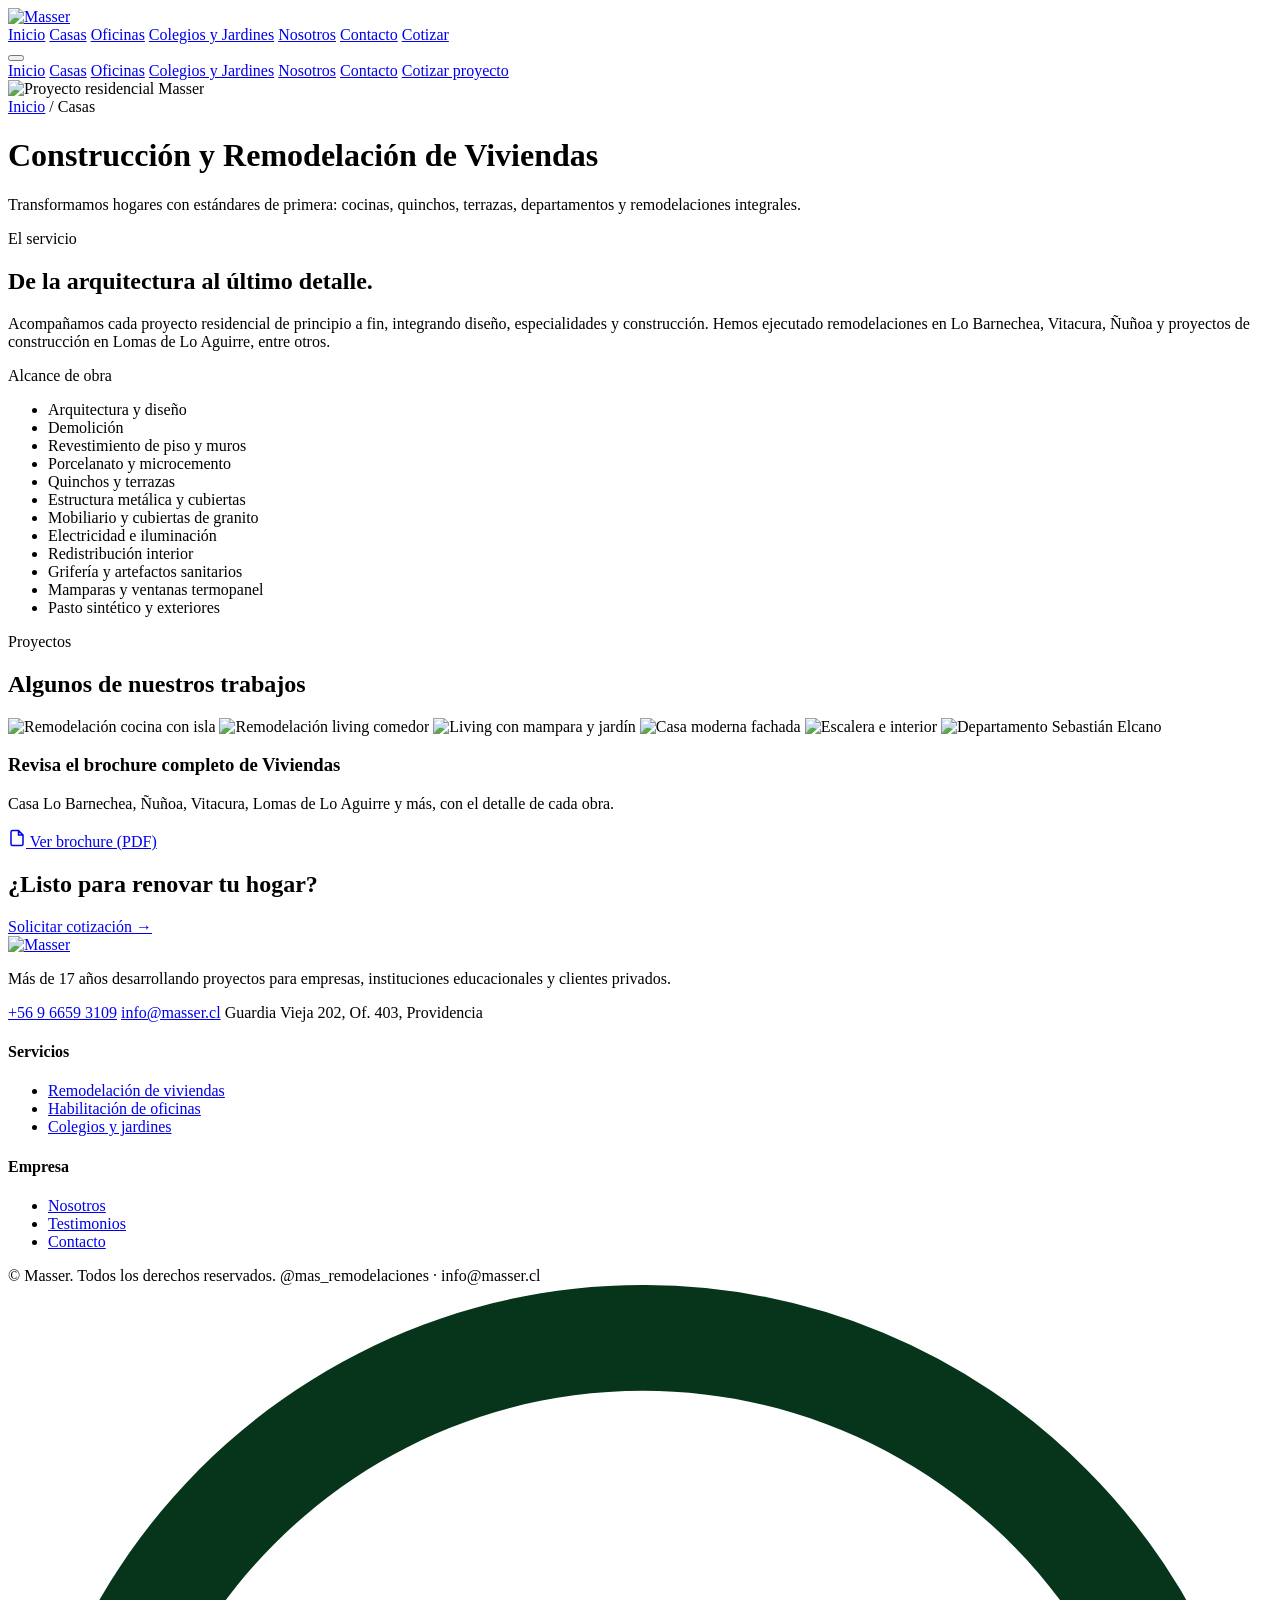
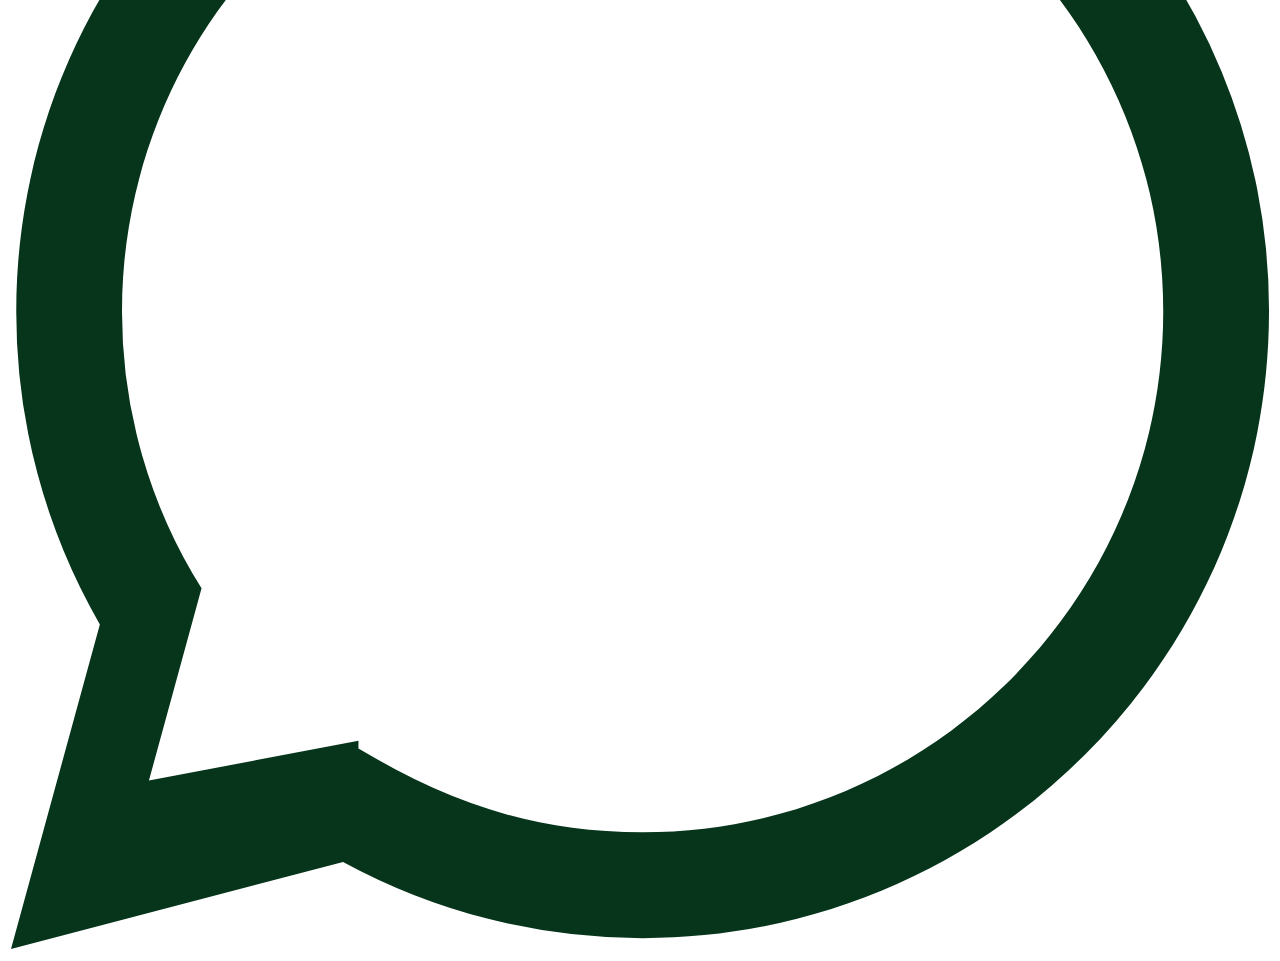
==== casas.html @ 3ffcfb30 "Add files via upload" ====
<!DOCTYPE html>
<html lang="es">
<head>
<meta charset="UTF-8">
<meta name="viewport" content="width=device-width, initial-scale=1.0">
<title>Casas y Viviendas | Masser · Construcción y Remodelación</title>
<meta name="description" content="Remodelación y construcción de viviendas: cocinas, quinchos, terrazas, departamentos y proyectos residenciales completos en Santiago. Mira nuestros proyectos y descarga el brochure.">
<link rel="icon" type="image/png" href="assets/favicon.png">
<meta property="og:title" content="Casas y Viviendas | Masser">
<meta property="og:image" content="assets/og-image.jpg">
<link rel="preconnect" href="https://fonts.googleapis.com">
<link rel="preconnect" href="https://fonts.gstatic.com" crossorigin>
<link href="https://fonts.googleapis.com/css2?family=Jost:wght@300;400;500;600&family=Hanken+Grotesk:wght@400;500;600;700&display=swap" rel="stylesheet">
<link rel="stylesheet" href="assets/styles.css">
<!--
<script async src="https://www.googletagmanager.com/gtag/js?id=G-XXXXXXXXXX"></script>
<script>window.dataLayer=window.dataLayer||[];function gtag(){dataLayer.push(arguments);}gtag('js',new Date());gtag('config','G-XXXXXXXXXX');</script>
-->
</head>
<body class="acc-teal">

<nav class="nav">
  <a href="index.html" class="logo"><img src="assets/logo.png" alt="Masser"></a>
  <div class="nav-links">
    <a href="index.html">Inicio</a>
    <a href="casas.html" class="active">Casas</a>
    <a href="oficinas.html">Oficinas</a>
    <a href="colegios.html">Colegios y Jardines</a>
    <a href="index.html#nosotros">Nosotros</a>
    <a href="contacto.html">Contacto</a>
    <a href="contacto.html" class="btn btn-primary nav-cta">Cotizar</a>
  </div>
  <button class="hamburger" aria-label="Abrir menú"><span></span><span></span><span></span></button>
</nav>
<div class="scrim"></div>
<aside class="drawer">
  <a href="index.html">Inicio</a>
  <a href="casas.html">Casas</a>
  <a href="oficinas.html">Oficinas</a>
  <a href="colegios.html">Colegios y Jardines</a>
  <a href="index.html#nosotros">Nosotros</a>
  <a href="contacto.html">Contacto</a>
  <a href="contacto.html" class="btn btn-primary">Cotizar proyecto</a>
</aside>

<header class="page-hero">
  <div class="hero-bg"><img src="assets/img/casas-header.jpg" alt="Proyecto residencial Masser"></div>
  <div class="grid-lines"></div>
  <div class="wrap">
    <div class="crumbs"><a href="index.html">Inicio</a> / <span>Casas</span></div>
    <h1>Construcción y Remodelación de Viviendas</h1>
    <p class="lead">Transformamos hogares con estándares de primera: cocinas, quinchos, terrazas, departamentos y remodelaciones integrales.</p>
  </div>
</header>

<section class="s">
  <div class="wrap proj-intro">
    <div class="reveal">
      <span class="eyebrow">El servicio</span>
      <h2 class="section-title">De la arquitectura al último detalle.</h2>
      <p class="lead">Acompañamos cada proyecto residencial de principio a fin, integrando diseño, especialidades y construcción. Hemos ejecutado remodelaciones en Lo Barnechea, Vitacura, Ñuñoa y proyectos de construcción en Lomas de Lo Aguirre, entre otros.</p>
    </div>
    <div class="reveal">
      <span class="eyebrow">Alcance de obra</span>
      <ul class="scope">
        <li>Arquitectura y diseño</li>
        <li>Demolición</li>
        <li>Revestimiento de piso y muros</li>
        <li>Porcelanato y microcemento</li>
        <li>Quinchos y terrazas</li>
        <li>Estructura metálica y cubiertas</li>
        <li>Mobiliario y cubiertas de granito</li>
        <li>Electricidad e iluminación</li>
        <li>Redistribución interior</li>
        <li>Grifería y artefactos sanitarios</li>
        <li>Mamparas y ventanas termopanel</li>
        <li>Pasto sintético y exteriores</li>
      </ul>
    </div>
  </div>
</section>

<section class="s bg-2">
  <div class="wrap">
    <div class="s-head reveal"><span class="eyebrow">Proyectos</span><h2 class="section-title">Algunos de nuestros trabajos</h2></div>
    <div class="gallery reveal">
      <img src="assets/img/casas-2.jpg" alt="Remodelación cocina con isla">
      <img src="assets/img/casas-1.jpg" alt="Remodelación living comedor">
      <img src="assets/img/casas-3.jpg" alt="Living con mampara y jardín">
      <img src="assets/img/casas-6.jpg" alt="Casa moderna fachada">
      <img src="assets/img/casas-4.jpg" alt="Escalera e interior">
      <img src="assets/img/casas-5.jpg" alt="Departamento Sebastián Elcano">
    </div>
  </div>
</section>

<section class="s">
  <div class="wrap">
    <div class="brochure-cta reveal">
      <div>
        <h3>Revisa el brochure completo de Viviendas</h3>
        <p>Casa Lo Barnechea, Ñuñoa, Vitacura, Lomas de Lo Aguirre y más, con el detalle de cada obra.</p>
      </div>
      <a href="pdfs/casas.pdf" target="_blank" rel="noopener" class="btn btn-primary">
        <svg width="18" height="18" viewBox="0 0 24 24" fill="none" stroke="currentColor" stroke-width="2"><path d="M14 2H6a2 2 0 00-2 2v16a2 2 0 002 2h12a2 2 0 002-2V8z M14 2v6h6"/></svg>
        Ver brochure (PDF)
      </a>
    </div>
  </div>
</section>

<section class="cta-band">
  <div class="wrap">
    <h2>¿Listo para renovar tu hogar?</h2>
    <a href="contacto.html" class="btn btn-primary">Solicitar cotización <span class="arr">→</span></a>
  </div>
</section>

<footer class="footer">
  <div class="wrap">
    <div class="footer-top">
      <div>
        <a href="index.html" class="logo"><img src="assets/logo.png" alt="Masser"></a>
        <p>Más de 17 años desarrollando proyectos para empresas, instituciones educacionales y clientes privados.</p>
        <div class="foot-contact">
          <a href="tel:+56966593109">+56 9 6659 3109</a>
          <a href="mailto:info@masser.cl">info@masser.cl</a>
          <a>Guardia Vieja 202, Of. 403, Providencia</a>
        </div>
      </div>
      <div><h4>Servicios</h4><ul>
        <li><a href="casas.html">Remodelación de viviendas</a></li>
        <li><a href="oficinas.html">Habilitación de oficinas</a></li>
        <li><a href="colegios.html">Colegios y jardines</a></li>
      </ul></div>
      <div><h4>Empresa</h4><ul>
        <li><a href="index.html#nosotros">Nosotros</a></li>
        <li><a href="index.html#testimonios">Testimonios</a></li>
        <li><a href="contacto.html">Contacto</a></li>
      </ul></div>
    </div>
    <div class="footer-bot">
      <span>© <span class="year"></span> Masser. Todos los derechos reservados.</span>
      <span>@mas_remodelaciones · info@masser.cl</span>
    </div>
  </div>
</footer>

<a class="wa-float" data-wa href="#" aria-label="WhatsApp">
  <svg viewBox="0 0 24 24" fill="#06351b"><path d="M.057 24l1.687-6.163a11.867 11.867 0 01-1.587-5.946C.16 5.335 5.495 0 12.05 0a11.82 11.82 0 018.413 3.488 11.82 11.82 0 013.48 8.414c-.003 6.557-5.338 11.892-11.893 11.892a11.9 11.9 0 01-5.688-1.448L.057 24zm6.597-3.807c1.676.995 3.276 1.591 5.392 1.592 5.448 0 9.886-4.434 9.889-9.885.002-5.462-4.415-9.89-9.881-9.892-5.452 0-9.887 4.434-9.889 9.884a9.86 9.86 0 001.51 5.26l-.999 3.648 3.978-.755z"/></svg>
</a>

<script src="assets/script.js"></script>
</body>
</html>
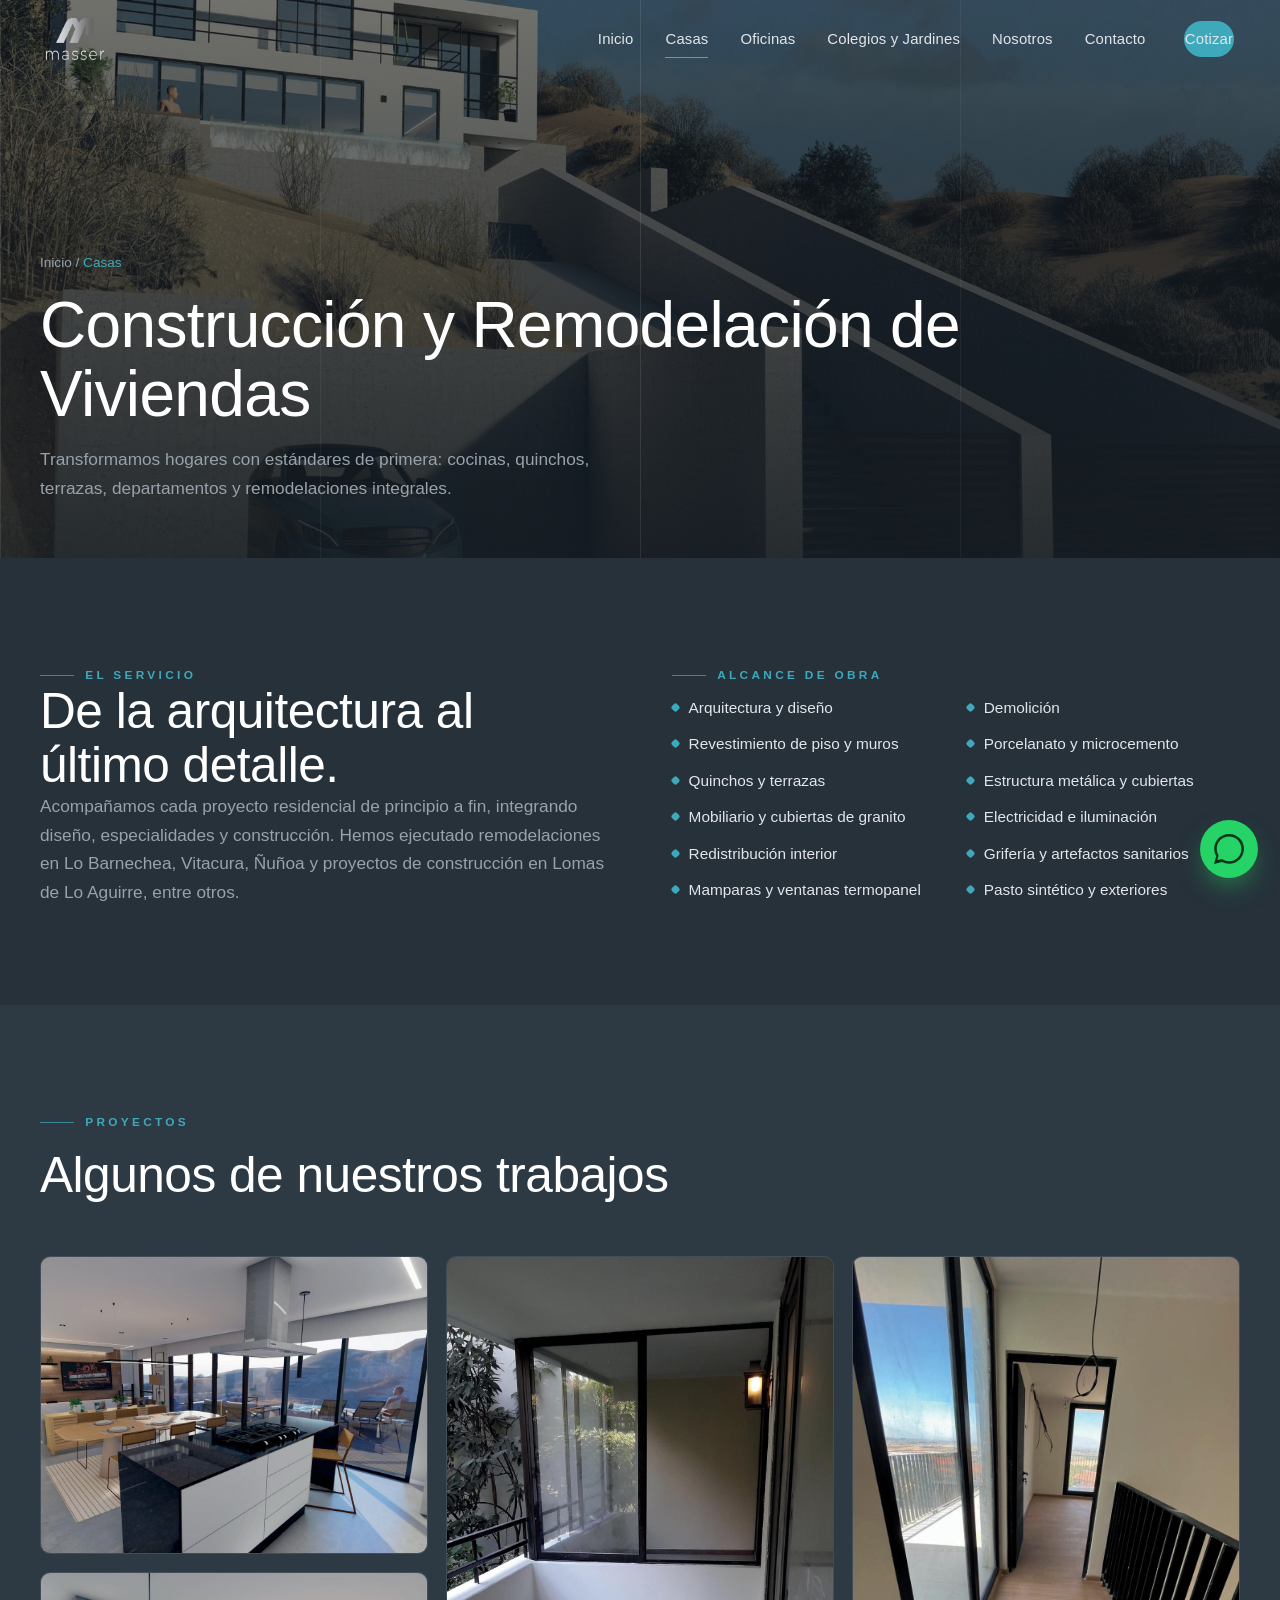
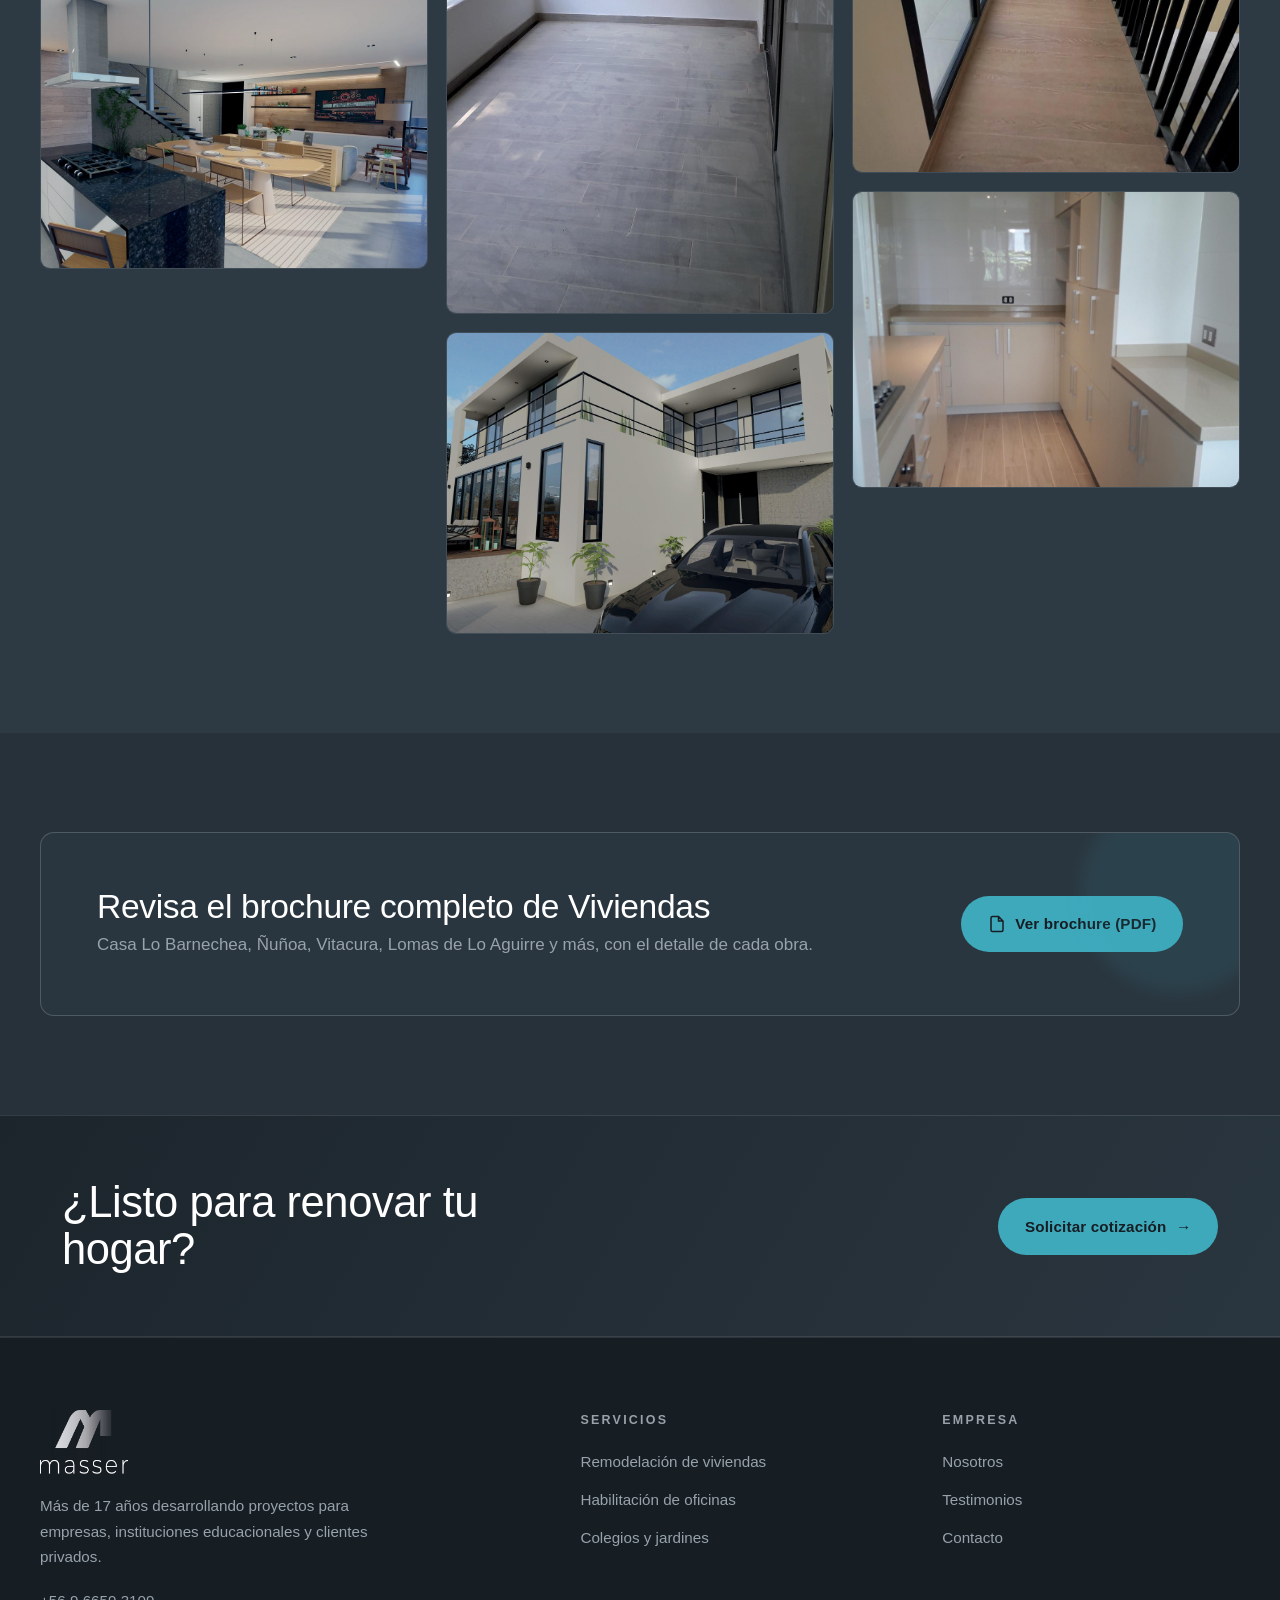
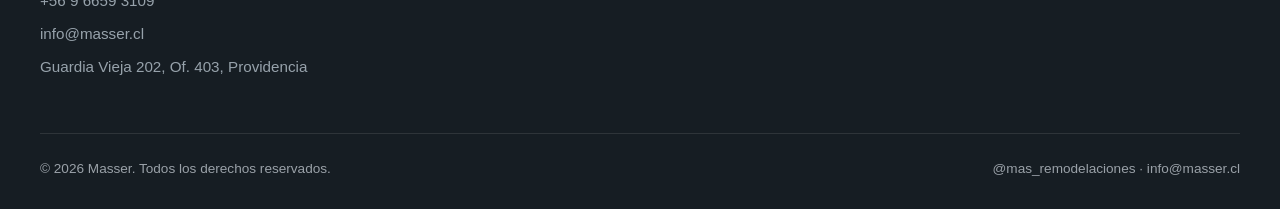
==== commit e1b821ba: "Add files via upload" ====
--- a/casas.html
+++ b/casas.html
@@ -12,10 +12,8 @@
 <link rel="preconnect" href="https://fonts.gstatic.com" crossorigin>
 <link href="https://fonts.googleapis.com/css2?family=Jost:wght@300;400;500;600&family=Hanken+Grotesk:wght@400;500;600;700&display=swap" rel="stylesheet">
 <link rel="stylesheet" href="assets/styles.css">
-<!--
-<script async src="https://www.googletagmanager.com/gtag/js?id=G-XXXXXXXXXX"></script>
-<script>window.dataLayer=window.dataLayer||[];function gtag(){dataLayer.push(arguments);}gtag('js',new Date());gtag('config','G-XXXXXXXXXX');</script>
--->
+<script async src="https://www.googletagmanager.com/gtag/js?id=G-5MW8NN7PKX"></script>
+<script>window.dataLayer=window.dataLayer||[];function gtag(){dataLayer.push(arguments);}gtag('js',new Date());gtag('config','G-5MW8NN7PKX');</script>
 </head>
 <body class="acc-teal">
 
--- a/assets/styles.css
+++ b/assets/styles.css
@@ -0,0 +1,355 @@
+/* =========================================================
+   MASSER — Sistema de diseño
+   Paleta tomada de los brochures + logo (navy + plata)
+   Acentos por sector: casas (turquesa) · oficinas (dorado) · colegios (verde)
+   Tipografías: Jost (display) + Hanken Grotesk (texto)
+   ========================================================= */
+
+:root{
+  --navy:        #26313a;
+  --navy-2:      #2d3a44;
+  --navy-3:      #1c252c;
+  --ink:         #161d23;
+  --panel:       #2a363f;
+
+  --cream:       #e8e4da;
+  --silver:      #c7cdd3;
+  --silver-2:    #9aa1a8;
+
+  --text:        #e2e6ea;
+  --muted:       #97a2ab;
+  --line:        rgba(255,255,255,.10);
+  --line-strong: rgba(255,255,255,.18);
+
+  --teal:        #3fa9bc;
+  --gold:        #c4974d;
+  --green:       #6ba368;
+
+  --accent:      var(--silver);   /* por defecto, se sobreescribe por página */
+  --accent-soft: rgba(199,205,211,.14);
+
+  --maxw: 1200px;
+  --r: 14px;
+  --shadow: 0 24px 60px -24px rgba(0,0,0,.55);
+  --ease: cubic-bezier(.22,.61,.36,1);
+
+  --font-display: 'Jost', sans-serif;
+  --font-body: 'Hanken Grotesk', sans-serif;
+}
+
+body.acc-teal   { --accent: var(--teal);  --accent-soft: rgba(63,169,188,.16); }
+body.acc-gold   { --accent: var(--gold);  --accent-soft: rgba(196,151,77,.16); }
+body.acc-green  { --accent: var(--green); --accent-soft: rgba(107,163,104,.16); }
+
+*{ box-sizing:border-box; margin:0; padding:0; }
+html{ scroll-behavior:smooth; -webkit-text-size-adjust:100%; }
+body{
+  font-family:var(--font-body);
+  background:var(--navy);
+  color:var(--text);
+  line-height:1.65;
+  font-size:17px;
+  -webkit-font-smoothing:antialiased;
+  overflow-x:hidden;
+}
+img{ max-width:100%; display:block; }
+a{ color:inherit; text-decoration:none; }
+::selection{ background:var(--accent); color:var(--ink); }
+
+.wrap{ width:min(100% - 44px, var(--maxw)); margin-inline:auto; }
+section{ position:relative; }
+
+/* ---------- Tipografía ---------- */
+h1,h2,h3{ font-family:var(--font-display); font-weight:400; line-height:1.08; letter-spacing:-.01em; }
+.display{ font-size:clamp(2.6rem, 6vw, 5rem); font-weight:300; }
+h2.section-title{ font-size:clamp(2rem, 4vw, 3.1rem); font-weight:300; color:#fff; }
+h3{ font-weight:500; }
+
+.eyebrow{
+  display:inline-flex; align-items:center; gap:.7rem;
+  font-family:var(--font-body);
+  text-transform:uppercase; letter-spacing:.28em; font-size:.74rem; font-weight:600;
+  color:var(--accent);
+}
+.eyebrow::before{ content:""; width:34px; height:1px; background:var(--accent); opacity:.7; }
+.lead{ color:var(--muted); font-size:1.08rem; max-width:62ch; }
+.rule{ width:64px; height:2px; background:var(--accent); margin:18px 0 0; border:none; }
+
+/* ---------- Botones ---------- */
+.btn{
+  display:inline-flex; align-items:center; gap:.6rem;
+  font-family:var(--font-body); font-weight:600; font-size:.95rem;
+  padding:.92rem 1.6rem; border-radius:50px; cursor:pointer;
+  border:1px solid transparent; transition:.3s var(--ease);
+  letter-spacing:.01em;
+}
+.btn-primary{ background:var(--accent); color:var(--ink); }
+.btn-primary:hover{ filter:brightness(1.08); transform:translateY(-2px); box-shadow:0 14px 30px -12px var(--accent); }
+.btn-ghost{ background:transparent; color:#fff; border-color:var(--line-strong); }
+.btn-ghost:hover{ border-color:var(--accent); color:var(--accent); transform:translateY(-2px); }
+.btn-line{ padding-inline:0; border-radius:0; background:none; color:var(--accent); border-bottom:1px solid transparent; }
+.btn-line:hover{ gap:1rem; }
+.btn .arr{ transition:transform .3s var(--ease); }
+.btn:hover .arr{ transform:translateX(4px); }
+
+/* ---------- Decoración de grilla (motivo de los brochures) ---------- */
+.grid-lines{ position:absolute; inset:0; pointer-events:none; z-index:0;
+  background-image:
+    linear-gradient(90deg, var(--line) 1px, transparent 1px),
+    linear-gradient(90deg, var(--line) 1px, transparent 1px);
+  background-size:25% 100%, 50% 100%;
+  background-position:0 0, 0 0;
+  opacity:.5;
+}
+
+/* =========================================================
+   NAV
+   ========================================================= */
+.nav{
+  position:fixed; top:0; left:0; right:0; z-index:100;
+  display:flex; align-items:center; justify-content:space-between;
+  padding:18px clamp(22px,4vw,46px);
+  transition:.35s var(--ease);
+}
+.nav.scrolled{
+  background:rgba(28,37,44,.86);
+  backdrop-filter:blur(14px);
+  border-bottom:1px solid var(--line);
+  padding-top:12px; padding-bottom:12px;
+}
+.nav .logo{ display:flex; align-items:center; }
+.nav .logo img{ height:42px; width:auto; transition:.3s var(--ease); }
+.nav.scrolled .logo img{ height:36px; }
+.nav-links{ display:flex; align-items:center; gap:2rem; }
+.nav-links a{
+  font-size:.93rem; font-weight:500; color:var(--text); position:relative; padding:.3rem 0;
+  letter-spacing:.01em;
+}
+.nav-links a::after{ content:""; position:absolute; left:0; bottom:-2px; height:1.5px; width:0; background:var(--accent); transition:width .3s var(--ease); }
+.nav-links a:hover::after, .nav-links a.active::after{ width:100%; }
+.nav-links a:hover{ color:#fff; }
+.nav-cta{ margin-left:.4rem; }
+
+.hamburger{ display:none; flex-direction:column; gap:5px; background:none; border:none; cursor:pointer; padding:8px; z-index:120; }
+.hamburger span{ width:26px; height:2px; background:#fff; transition:.3s var(--ease); border-radius:2px; }
+body.menu-open .hamburger span:nth-child(1){ transform:translateY(7px) rotate(45deg); }
+body.menu-open .hamburger span:nth-child(2){ opacity:0; }
+body.menu-open .hamburger span:nth-child(3){ transform:translateY(-7px) rotate(-45deg); }
+
+.drawer{
+  position:fixed; inset:0 0 0 auto; width:min(82vw,360px); z-index:110;
+  background:var(--navy-3); border-left:1px solid var(--line);
+  transform:translateX(100%); transition:transform .4s var(--ease);
+  display:flex; flex-direction:column; padding:96px 32px 32px; gap:.4rem;
+}
+body.menu-open .drawer{ transform:translateX(0); }
+.drawer a{ font-family:var(--font-display); font-size:1.5rem; font-weight:300; padding:.6rem 0; border-bottom:1px solid var(--line); color:var(--text); }
+.drawer a:hover{ color:var(--accent); padding-left:.4rem; }
+.drawer .btn{ margin-top:1.4rem; justify-content:center; }
+.scrim{ position:fixed; inset:0; background:rgba(10,14,17,.6); z-index:105; opacity:0; visibility:hidden; transition:.35s; backdrop-filter:blur(2px); }
+body.menu-open .scrim{ opacity:1; visibility:visible; }
+
+/* =========================================================
+   HERO
+   ========================================================= */
+.hero{ position:relative; min-height:100svh; display:flex; align-items:flex-end; color:#fff; overflow:hidden; }
+.hero-bg{ position:absolute; inset:0; z-index:0; }
+.hero-bg img{ width:100%; height:100%; object-fit:cover; }
+.hero-bg::after{ content:""; position:absolute; inset:0;
+  background:linear-gradient(180deg, rgba(22,29,35,.62) 0%, rgba(22,29,35,.28) 38%, rgba(22,29,35,.85) 100%);
+}
+.hero .wrap{ position:relative; z-index:2; padding-bottom:clamp(40px,9vh,110px); padding-top:140px; }
+.hero h1{ margin:1.2rem 0 1.3rem; max-width:16ch; }
+.hero h1 em{ font-style:normal; color:var(--silver);
+  background:linear-gradient(180deg,#eef1f4,#9aa1a8); -webkit-background-clip:text; background-clip:text; -webkit-text-fill-color:transparent; }
+.hero p{ max-width:54ch; color:#dfe3e7; font-size:1.12rem; }
+.hero-cta{ display:flex; flex-wrap:wrap; gap:1rem; margin-top:2.2rem; }
+
+.stats{ display:flex; flex-wrap:wrap; gap:clamp(28px,6vw,80px);
+  margin-top:clamp(40px,7vh,72px); padding-top:32px; border-top:1px solid var(--line-strong); }
+.stat .n{ font-family:var(--font-display); font-size:clamp(2.2rem,4vw,3rem); font-weight:300; color:#fff; line-height:1; }
+.stat .n span{ color:var(--accent); }
+.stat .l{ color:var(--muted); font-size:.92rem; margin-top:.4rem; }
+
+/* =========================================================
+   SECTION SHELL
+   ========================================================= */
+.s{ padding:clamp(72px,11vh,140px) 0; }
+.s-head{ max-width:760px; margin-bottom:clamp(40px,6vh,68px); }
+.s-head .section-title{ margin-top:1rem; }
+.s-head .lead{ margin-top:1.2rem; }
+.bg-2{ background:var(--navy-2); }
+.bg-3{ background:var(--navy-3); }
+
+/* ---------- Nosotros ---------- */
+.about{ display:grid; grid-template-columns:1.05fr .95fr; gap:clamp(36px,5vw,72px); align-items:center; }
+.about-media{ position:relative; }
+.about-media .m1{ border-radius:var(--r); box-shadow:var(--shadow); aspect-ratio:4/3; object-fit:cover; width:100%; }
+.about-media .m2{ position:absolute; right:-6%; bottom:-14%; width:46%; border-radius:12px;
+  border:5px solid var(--navy); box-shadow:var(--shadow); aspect-ratio:3/4; object-fit:cover; }
+.about-media .badge{ position:absolute; left:-6%; top:-8%; background:var(--accent); color:var(--ink);
+  font-family:var(--font-display); padding:14px 18px; border-radius:12px; box-shadow:var(--shadow); }
+.about-media .badge b{ font-size:1.7rem; font-weight:500; display:block; line-height:1; }
+.about-media .badge small{ font-size:.72rem; letter-spacing:.12em; text-transform:uppercase; opacity:.8; }
+.feature-list{ list-style:none; margin:2rem 0; display:grid; gap:1.1rem; }
+.feature-list li{ display:flex; gap:1rem; align-items:flex-start; padding-bottom:1.1rem; border-bottom:1px solid var(--line); }
+.feature-list .ic{ flex:none; width:42px; height:42px; border-radius:10px; background:var(--accent-soft); color:var(--accent);
+  display:grid; place-items:center; }
+.feature-list h3{ font-size:1.05rem; color:#fff; margin-bottom:.15rem; }
+.feature-list p{ color:var(--muted); font-size:.96rem; }
+
+/* ---------- Sectores ---------- */
+.sectors{ display:grid; grid-template-columns:repeat(3,1fr); gap:26px; }
+.sector-card{ background:var(--panel); border:1px solid var(--line); border-radius:var(--r); overflow:hidden;
+  display:flex; flex-direction:column; transition:.4s var(--ease); position:relative; }
+.sector-card::before{ content:""; position:absolute; top:0; left:0; right:0; height:3px; background:var(--ac); z-index:3; }
+.sector-card.t{ --ac:var(--teal); } .sector-card.g{ --ac:var(--gold); } .sector-card.v{ --ac:var(--green); }
+.sector-card:hover{ transform:translateY(-8px); border-color:var(--line-strong); box-shadow:var(--shadow); }
+.sector-figure{ aspect-ratio:16/11; overflow:hidden; }
+.sector-figure img{ width:100%; height:100%; object-fit:cover; transition:transform .6s var(--ease); }
+.sector-card:hover .sector-figure img{ transform:scale(1.06); }
+.sector-body{ padding:26px 26px 28px; display:flex; flex-direction:column; flex:1; }
+.sector-tag{ font-size:.72rem; text-transform:uppercase; letter-spacing:.2em; color:var(--ac); font-weight:700; }
+.sector-body h3{ font-size:1.45rem; color:#fff; margin:.5rem 0 .7rem; }
+.sector-body p{ color:var(--muted); font-size:.97rem; flex:1; }
+.sector-links{ display:flex; align-items:center; justify-content:space-between; gap:1rem; margin-top:1.5rem; padding-top:1.2rem; border-top:1px solid var(--line); }
+.sector-links .go{ color:#fff; font-weight:600; font-size:.92rem; display:inline-flex; gap:.4rem; align-items:center; }
+.sector-card:hover .go{ color:var(--ac); }
+.pdf-pill{ display:inline-flex; align-items:center; gap:.45rem; font-size:.8rem; font-weight:600; color:var(--ac);
+  border:1px solid var(--ac); padding:.4rem .8rem; border-radius:50px; transition:.3s var(--ease); }
+.pdf-pill:hover{ background:var(--ac); color:var(--ink); }
+
+/* ---------- Por qué (numerado) ---------- */
+.why{ display:grid; grid-template-columns:repeat(4,1fr); gap:2px; background:var(--line); border:1px solid var(--line); border-radius:var(--r); overflow:hidden; }
+.why-item{ background:var(--navy-2); padding:34px 28px 38px; transition:.35s var(--ease); }
+.why-item:hover{ background:var(--panel); }
+.why-num{ font-family:var(--font-display); font-size:2.4rem; font-weight:300; color:var(--accent); opacity:.55; }
+.why-item h3{ font-size:1.18rem; color:#fff; margin:.8rem 0 .6rem; }
+.why-item p{ color:var(--muted); font-size:.95rem; }
+
+/* ---------- Testimonios ---------- */
+.tcards{ display:grid; grid-template-columns:repeat(3,1fr); gap:24px; align-items:start; }
+.tcard{ background:var(--panel); border:1px solid var(--line); border-radius:var(--r); padding:30px; position:relative; }
+.tcard .quote{ font-family:var(--font-display); font-size:3.4rem; line-height:.6; color:var(--accent); opacity:.4; height:24px; }
+.stars{ color:var(--gold); letter-spacing:2px; font-size:.95rem; margin:.4rem 0 1rem; }
+.tcard p{ color:var(--text); font-size:.98rem; }
+.tauthor{ display:flex; align-items:center; gap:.9rem; margin-top:1.4rem; padding-top:1.2rem; border-top:1px solid var(--line); }
+.tauthor .av{ width:46px; height:46px; border-radius:50%; background:var(--accent-soft); color:var(--accent);
+  display:grid; place-items:center; font-family:var(--font-display); font-weight:500; flex:none; }
+.tauthor b{ display:block; color:#fff; font-weight:600; font-size:.96rem; }
+.tauthor small{ color:var(--muted); font-size:.82rem; }
+
+/* =========================================================
+   PÁGINAS DE PROYECTO
+   ========================================================= */
+.page-hero{ position:relative; min-height:62vh; display:flex; align-items:flex-end; color:#fff; overflow:hidden; }
+.page-hero .hero-bg::after{ background:linear-gradient(180deg, rgba(22,29,35,.55), rgba(22,29,35,.9)); }
+.page-hero .wrap{ position:relative; z-index:2; padding:160px 0 56px; }
+.page-hero h1{ font-size:clamp(2.4rem,5vw,4rem); font-weight:300; margin:1rem 0 1rem; }
+.crumbs{ font-size:.85rem; color:var(--muted); }
+.crumbs a:hover{ color:var(--accent); }
+.crumbs span{ color:var(--accent); }
+
+.proj-intro{ display:grid; grid-template-columns:1fr 1fr; gap:clamp(34px,5vw,70px); align-items:start; }
+.scope{ list-style:none; display:grid; grid-template-columns:1fr 1fr; gap:.7rem 1.4rem; margin-top:.6rem; }
+.scope li{ display:flex; gap:.6rem; align-items:flex-start; color:var(--text); font-size:.96rem; }
+.scope li::before{ content:""; flex:none; width:7px; height:7px; margin-top:.55rem; background:var(--accent); border-radius:2px; transform:rotate(45deg); }
+
+.gallery{ columns:3; column-gap:18px; }
+.gallery img{ width:100%; border-radius:10px; margin-bottom:18px; border:1px solid var(--line); break-inside:avoid; transition:.4s var(--ease); }
+.gallery img:hover{ transform:scale(1.015); border-color:var(--accent); }
+
+.brochure-cta{ background:var(--panel); border:1px solid var(--line-strong); border-radius:var(--r);
+  padding:clamp(34px,5vw,56px); display:flex; align-items:center; justify-content:space-between; gap:2rem; flex-wrap:wrap;
+  position:relative; overflow:hidden; }
+.brochure-cta::after{ content:""; position:absolute; right:-40px; top:-40px; width:200px; height:200px;
+  background:var(--accent); opacity:.10; border-radius:50%; filter:blur(8px); }
+.brochure-cta h3{ font-size:clamp(1.5rem,3vw,2.1rem); color:#fff; font-weight:300; }
+.brochure-cta p{ color:var(--muted); margin-top:.4rem; }
+
+/* =========================================================
+   CONTACTO
+   ========================================================= */
+.contact-grid{ display:grid; grid-template-columns:.9fr 1.1fr; gap:clamp(34px,5vw,64px); align-items:start; }
+.contact-info{ display:grid; gap:1.3rem; }
+.cinfo{ display:flex; gap:1rem; align-items:flex-start; }
+.cinfo .ic{ flex:none; width:46px; height:46px; border-radius:12px; background:var(--accent-soft); color:var(--accent); display:grid; place-items:center; }
+.cinfo b{ display:block; color:#fff; font-size:.95rem; }
+.cinfo a, .cinfo span{ color:var(--muted); font-size:.96rem; }
+.cinfo a:hover{ color:var(--accent); }
+.wa-btn{ margin-top:.5rem; background:#25d366; color:#06351b; }
+.wa-btn:hover{ filter:brightness(1.05); transform:translateY(-2px); box-shadow:0 14px 30px -12px #25d366; }
+
+.form-card{ background:var(--panel); border:1px solid var(--line); border-radius:var(--r); padding:clamp(26px,3.5vw,42px); box-shadow:var(--shadow); }
+.field{ margin-bottom:1.05rem; }
+.field label{ display:block; font-size:.8rem; font-weight:600; letter-spacing:.04em; color:var(--muted); margin-bottom:.45rem; text-transform:uppercase; }
+.field input, .field select, .field textarea{
+  width:100%; background:var(--navy-3); border:1px solid var(--line); border-radius:10px;
+  color:#fff; font-family:var(--font-body); font-size:1rem; padding:.85rem 1rem; transition:.25s var(--ease);
+}
+.field textarea{ resize:vertical; min-height:120px; }
+.field input:focus, .field select:focus, .field textarea:focus{ outline:none; border-color:var(--accent); box-shadow:0 0 0 3px var(--accent-soft); }
+.field select{ appearance:none; background-image:url("data:image/svg+xml,%3Csvg xmlns='http://www.w3.org/2000/svg' width='14' height='14' fill='none' stroke='%2397a2ab' stroke-width='2'%3E%3Cpath d='M3 5l4 4 4-4'/%3E%3C/svg%3E"); background-repeat:no-repeat; background-position:right 1rem center; }
+.row2{ display:grid; grid-template-columns:1fr 1fr; gap:1rem; }
+.form-card .btn-primary{ width:100%; justify-content:center; margin-top:.4rem; }
+.form-note{ font-size:.8rem; color:var(--muted); margin-top:.9rem; text-align:center; }
+.form-msg{ display:none; padding:1rem; border-radius:10px; margin-bottom:1rem; font-size:.95rem; }
+.form-msg.ok{ display:block; background:rgba(107,163,104,.16); border:1px solid var(--green); color:#d6ecd5; }
+.form-msg.err{ display:block; background:rgba(220,90,90,.14); border:1px solid #d06a6a; color:#f3d4d4; }
+
+/* CTA band */
+.cta-band{ background:linear-gradient(120deg,var(--navy-3),var(--panel)); border-top:1px solid var(--line); border-bottom:1px solid var(--line); }
+.cta-band .wrap{ display:flex; align-items:center; justify-content:space-between; gap:2rem; flex-wrap:wrap; padding:clamp(48px,7vh,80px) 22px; }
+.cta-band h2{ font-size:clamp(1.8rem,3.4vw,2.8rem); color:#fff; font-weight:300; max-width:20ch; }
+
+/* =========================================================
+   FOOTER
+   ========================================================= */
+.footer{ background:var(--ink); border-top:1px solid var(--line); padding:clamp(56px,8vh,84px) 0 28px; }
+.footer-top{ display:grid; grid-template-columns:1.6fr 1fr 1fr; gap:clamp(30px,5vw,64px); }
+.footer .logo img{ height:64px; margin-bottom:1.2rem; }
+.footer p{ color:var(--muted); font-size:.95rem; max-width:42ch; }
+.footer h4{ font-family:var(--font-body); font-size:.78rem; text-transform:uppercase; letter-spacing:.18em; color:var(--silver-2); margin-bottom:1.1rem; }
+.footer ul{ list-style:none; display:grid; gap:.6rem; }
+.footer ul a{ color:var(--muted); font-size:.95rem; }
+.footer ul a:hover{ color:var(--accent); }
+.foot-contact{ display:grid; gap:.5rem; margin-top:1.2rem; }
+.foot-contact a{ color:var(--muted); font-size:.95rem; }
+.foot-contact a:hover{ color:#fff; }
+.footer-bot{ display:flex; justify-content:space-between; gap:1rem; flex-wrap:wrap; margin-top:clamp(40px,6vh,60px); padding-top:24px; border-top:1px solid var(--line); color:var(--silver-2); font-size:.85rem; }
+
+/* WhatsApp float */
+.wa-float{ position:fixed; right:22px; bottom:22px; z-index:90; width:58px; height:58px; border-radius:50%;
+  background:#25d366; display:grid; place-items:center; box-shadow:0 12px 28px -8px rgba(37,211,102,.6); transition:.3s var(--ease); }
+.wa-float:hover{ transform:scale(1.08) translateY(-2px); }
+.wa-float svg{ width:30px; height:30px; }
+
+/* ---------- Reveal ---------- */
+.reveal{ opacity:0; transform:translateY(26px); transition:opacity .8s var(--ease), transform .8s var(--ease); }
+.reveal.in{ opacity:1; transform:none; }
+
+/* =========================================================
+   RESPONSIVE
+   ========================================================= */
+@media (max-width:980px){
+  .sectors{ grid-template-columns:1fr; max-width:480px; margin-inline:auto; }
+  .why{ grid-template-columns:1fr 1fr; }
+  .tcards{ grid-template-columns:1fr; max-width:560px; margin-inline:auto; }
+  .about{ grid-template-columns:1fr; }
+  .about-media{ max-width:520px; margin:0 auto 2.5rem; }
+  .contact-grid{ grid-template-columns:1fr; }
+  .proj-intro{ grid-template-columns:1fr; }
+  .gallery{ columns:2; }
+  .footer-top{ grid-template-columns:1fr 1fr; }
+}
+@media (max-width:680px){
+  .nav-links{ display:none; }
+  .hamburger{ display:flex; }
+  .why{ grid-template-columns:1fr; }
+  .row2{ grid-template-columns:1fr; }
+  .scope{ grid-template-columns:1fr; }
+  .gallery{ columns:1; }
+  .footer-top{ grid-template-columns:1fr; }
+  .about-media .m2{ display:none; }
+  body{ font-size:16px; }
+}
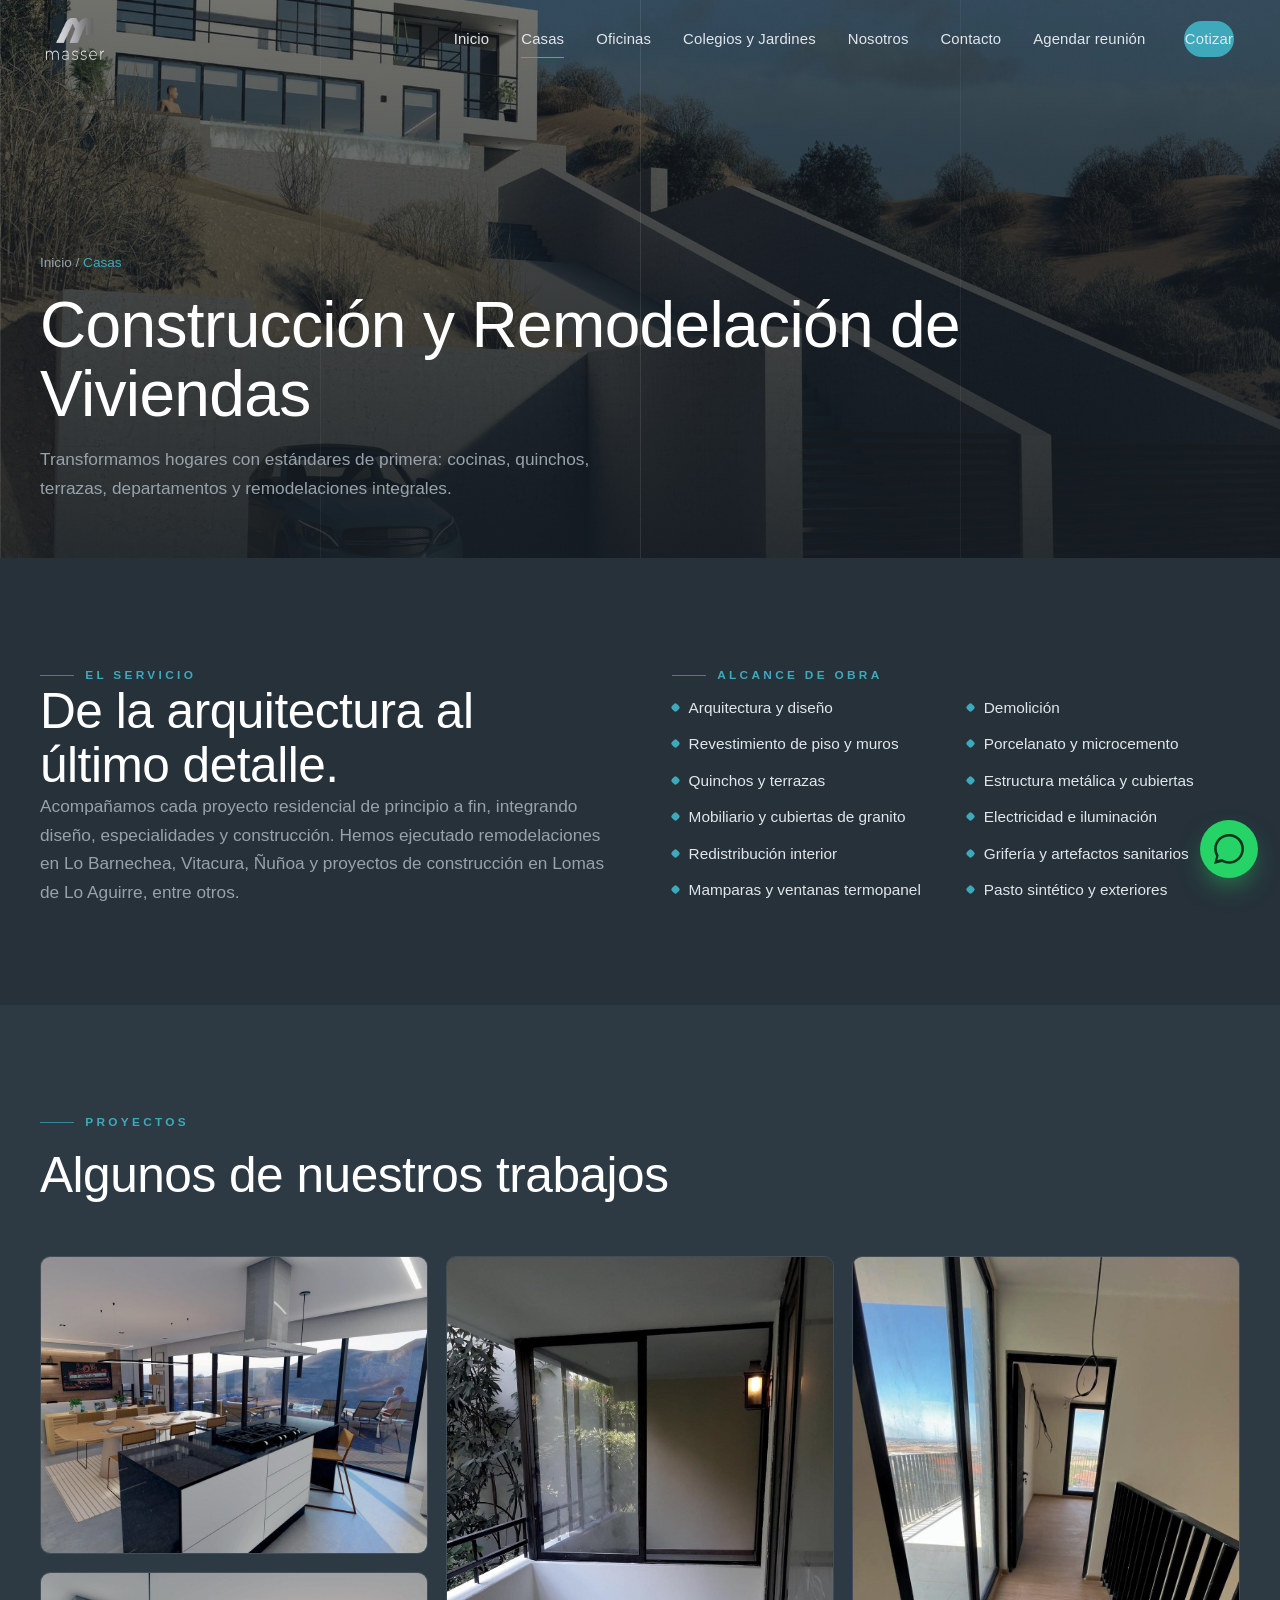
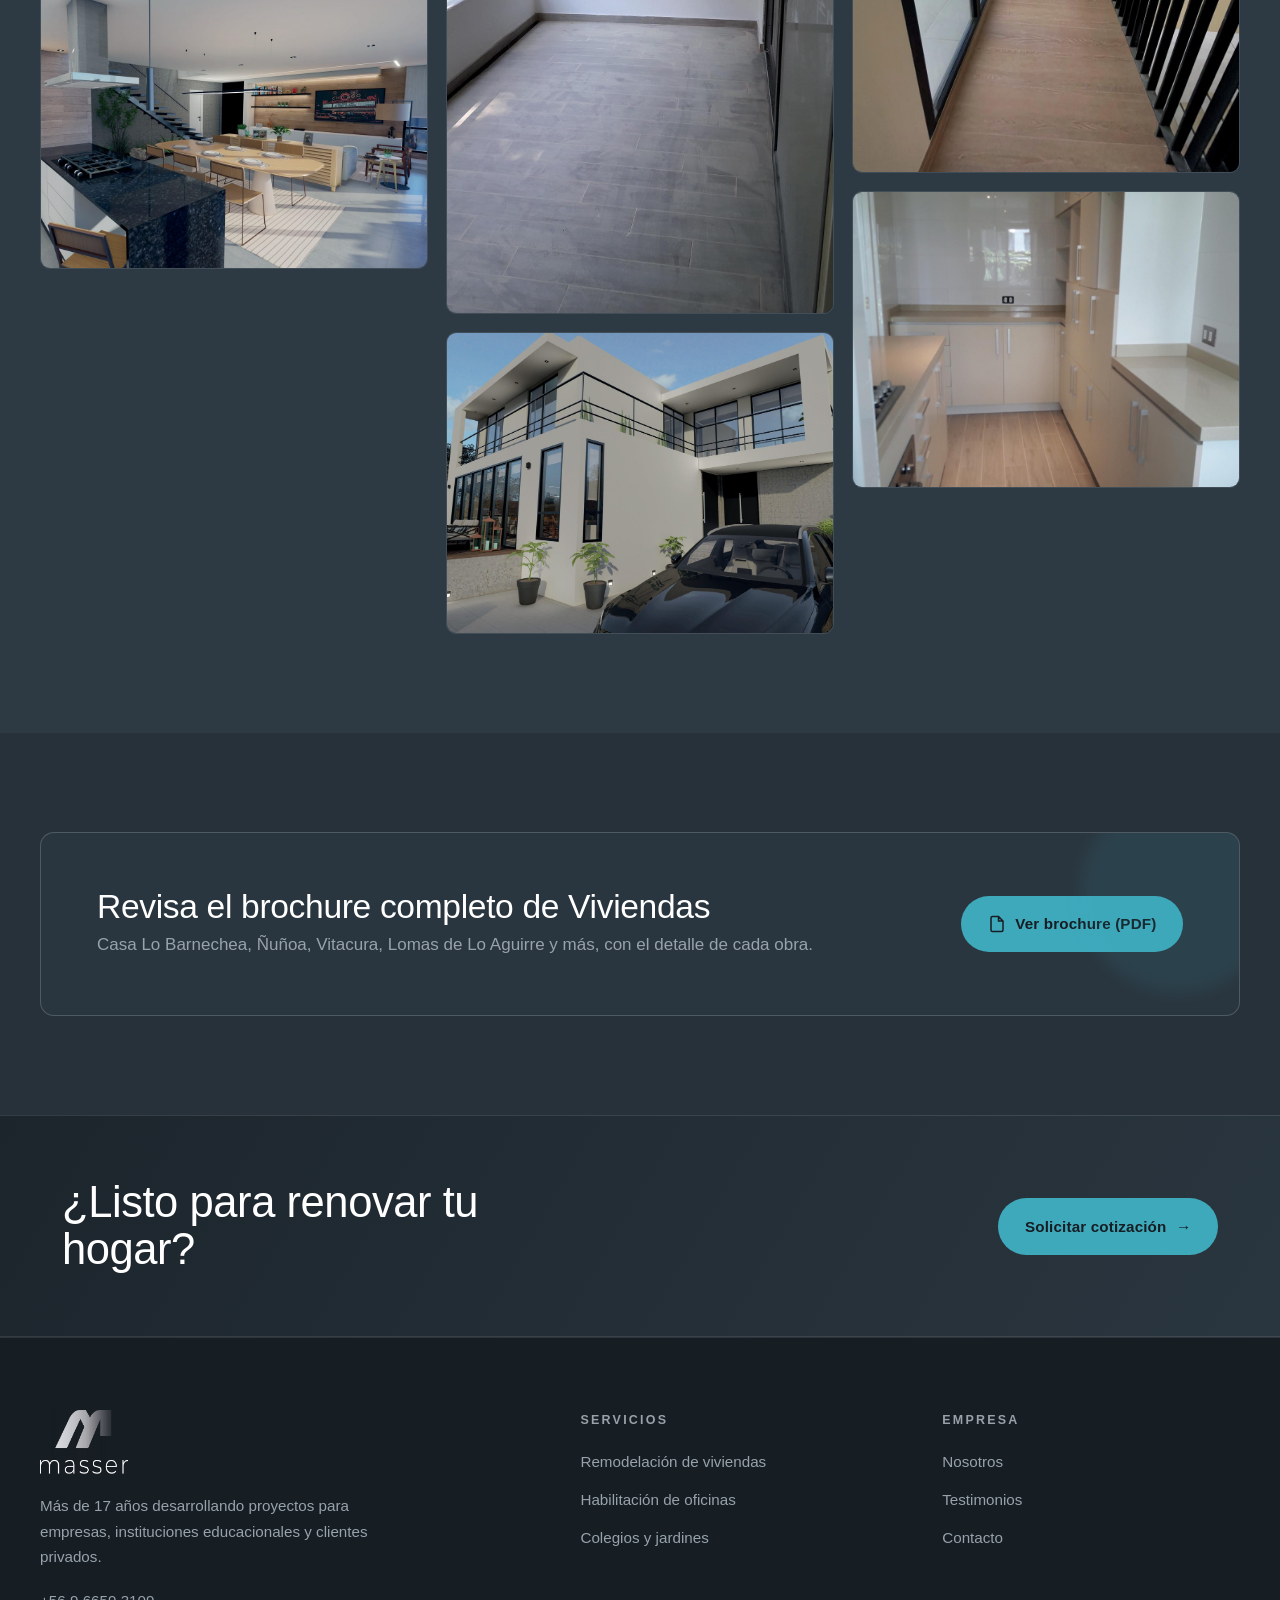
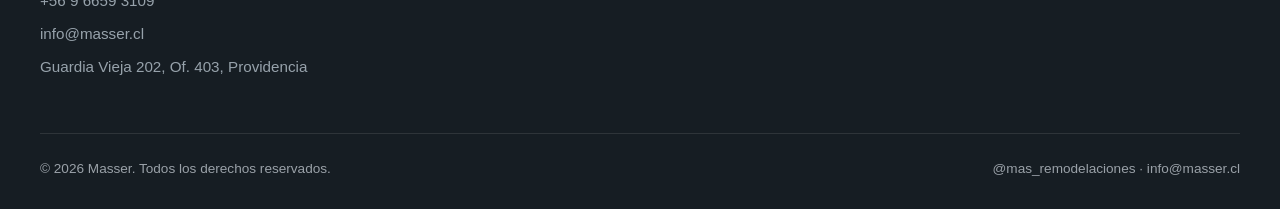
==== commit 9406fb3d: "Add files via upload" ====
--- a/casas.html
+++ b/casas.html
@@ -6,12 +6,15 @@
 <title>Casas y Viviendas | Masser · Construcción y Remodelación</title>
 <meta name="description" content="Remodelación y construcción de viviendas: cocinas, quinchos, terrazas, departamentos y proyectos residenciales completos en Santiago. Mira nuestros proyectos y descarga el brochure.">
 <link rel="icon" type="image/png" href="assets/favicon.png">
+<link rel="canonical" href="https://www.masser.cl/casas.html">
 <meta property="og:title" content="Casas y Viviendas | Masser">
-<meta property="og:image" content="assets/og-image.jpg">
+<meta property="og:image" content="https://www.masser.cl/assets/og-image.jpg">
+<meta property="og:url" content="https://www.masser.cl/casas.html">
 <link rel="preconnect" href="https://fonts.googleapis.com">
 <link rel="preconnect" href="https://fonts.gstatic.com" crossorigin>
 <link href="https://fonts.googleapis.com/css2?family=Jost:wght@300;400;500;600&family=Hanken+Grotesk:wght@400;500;600;700&display=swap" rel="stylesheet">
 <link rel="stylesheet" href="assets/styles.css">
+<link href="https://assets.calendly.com/assets/external/widget.css" rel="stylesheet">
 <script async src="https://www.googletagmanager.com/gtag/js?id=G-5MW8NN7PKX"></script>
 <script>window.dataLayer=window.dataLayer||[];function gtag(){dataLayer.push(arguments);}gtag('js',new Date());gtag('config','G-5MW8NN7PKX');</script>
 </head>
@@ -26,6 +29,7 @@
     <a href="colegios.html">Colegios y Jardines</a>
     <a href="index.html#nosotros">Nosotros</a>
     <a href="contacto.html">Contacto</a>
+    <a href="" onclick="abrirCalendly();return false;">Agendar reunión</a>
     <a href="contacto.html" class="btn btn-primary nav-cta">Cotizar</a>
   </div>
   <button class="hamburger" aria-label="Abrir menú"><span></span><span></span><span></span></button>
@@ -38,6 +42,7 @@
   <a href="colegios.html">Colegios y Jardines</a>
   <a href="index.html#nosotros">Nosotros</a>
   <a href="contacto.html">Contacto</a>
+  <a href="" onclick="abrirCalendly();return false;">Agendar reunión</a>
   <a href="contacto.html" class="btn btn-primary">Cotizar proyecto</a>
 </aside>
 
@@ -149,5 +154,14 @@
 </a>
 
 <script src="assets/script.js"></script>
+<script src="https://assets.calendly.com/assets/external/widget.js" async></script>
+<script>
+function abrirCalendly(){
+  if(window.Calendly){Calendly.initPopupWidget({url:"https://calendly.com/masser-info/30min"});}
+  else{window.open("https://calendly.com/masser-info/30min","_blank");}
+  if(window.gtag){gtag("event","lead_agendar",{metodo:"calendly"});}
+  return false;
+}
+</script>
 </body>
 </html>
